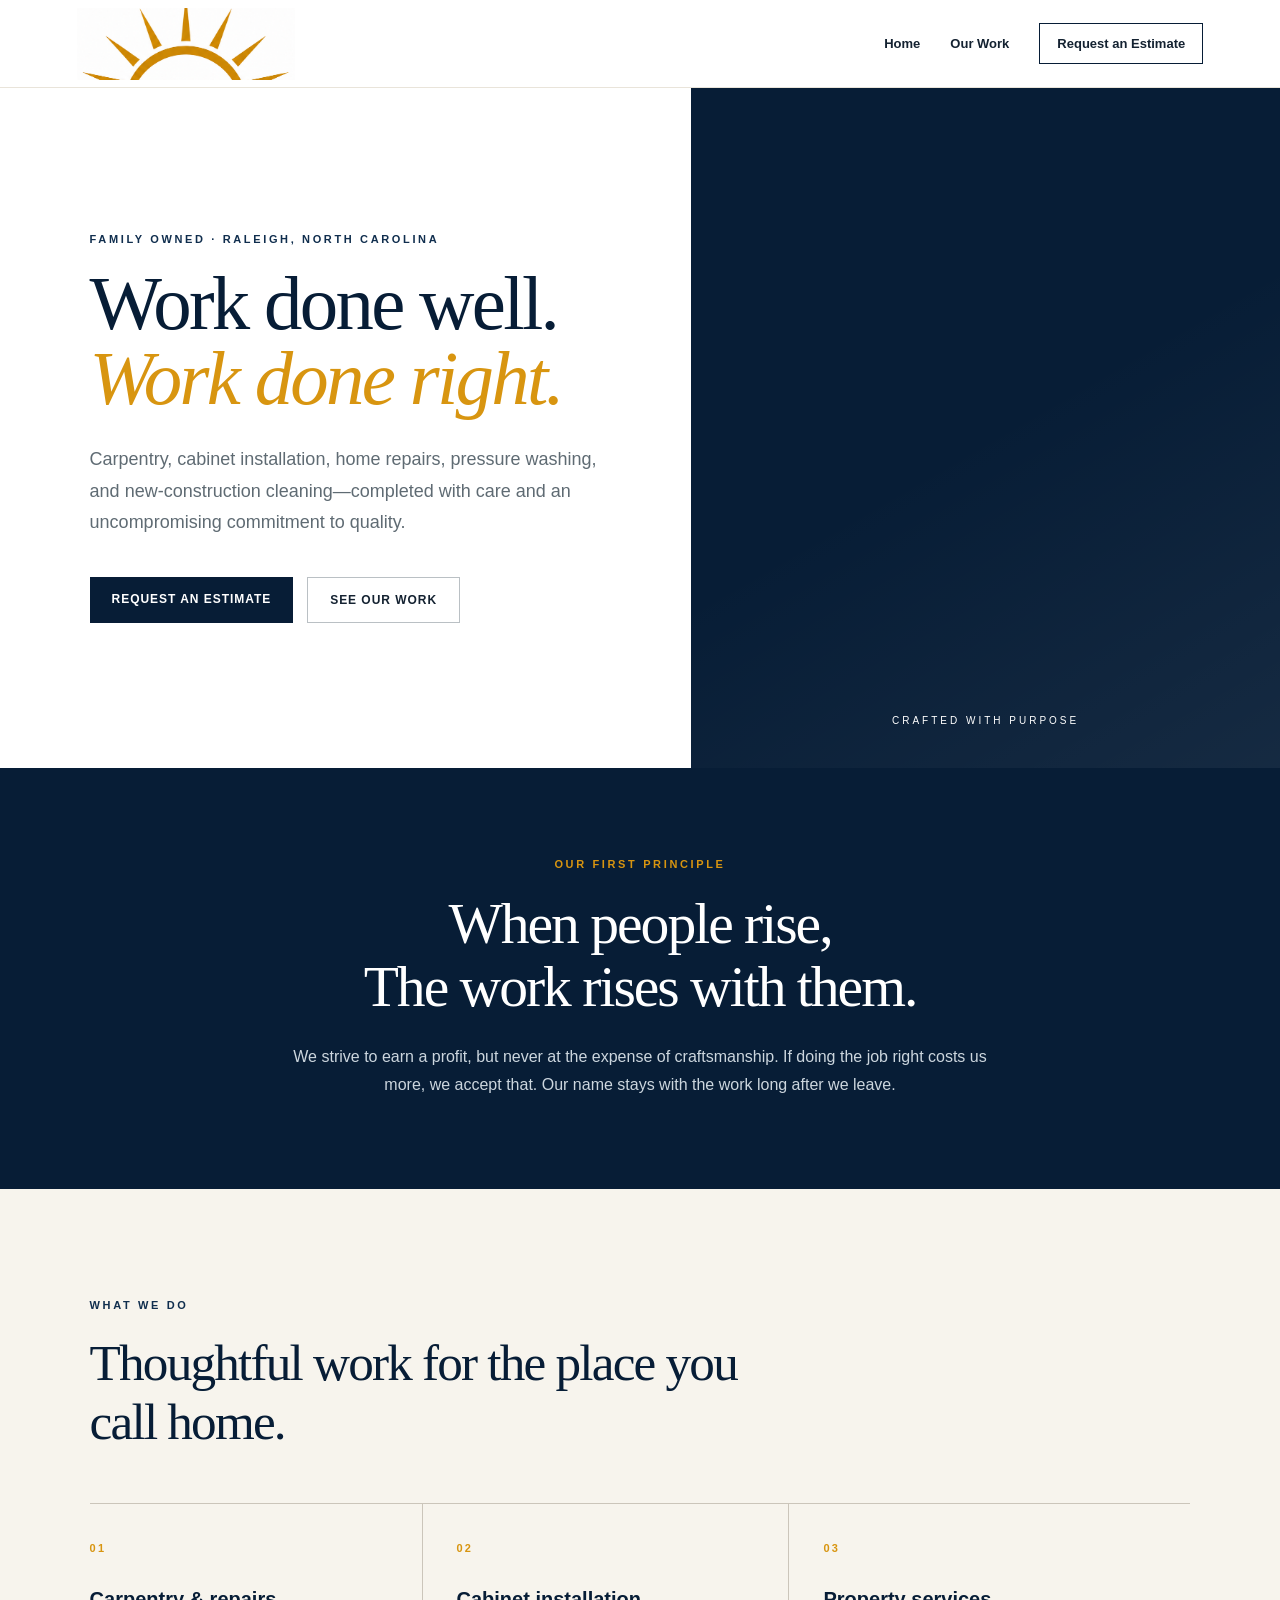
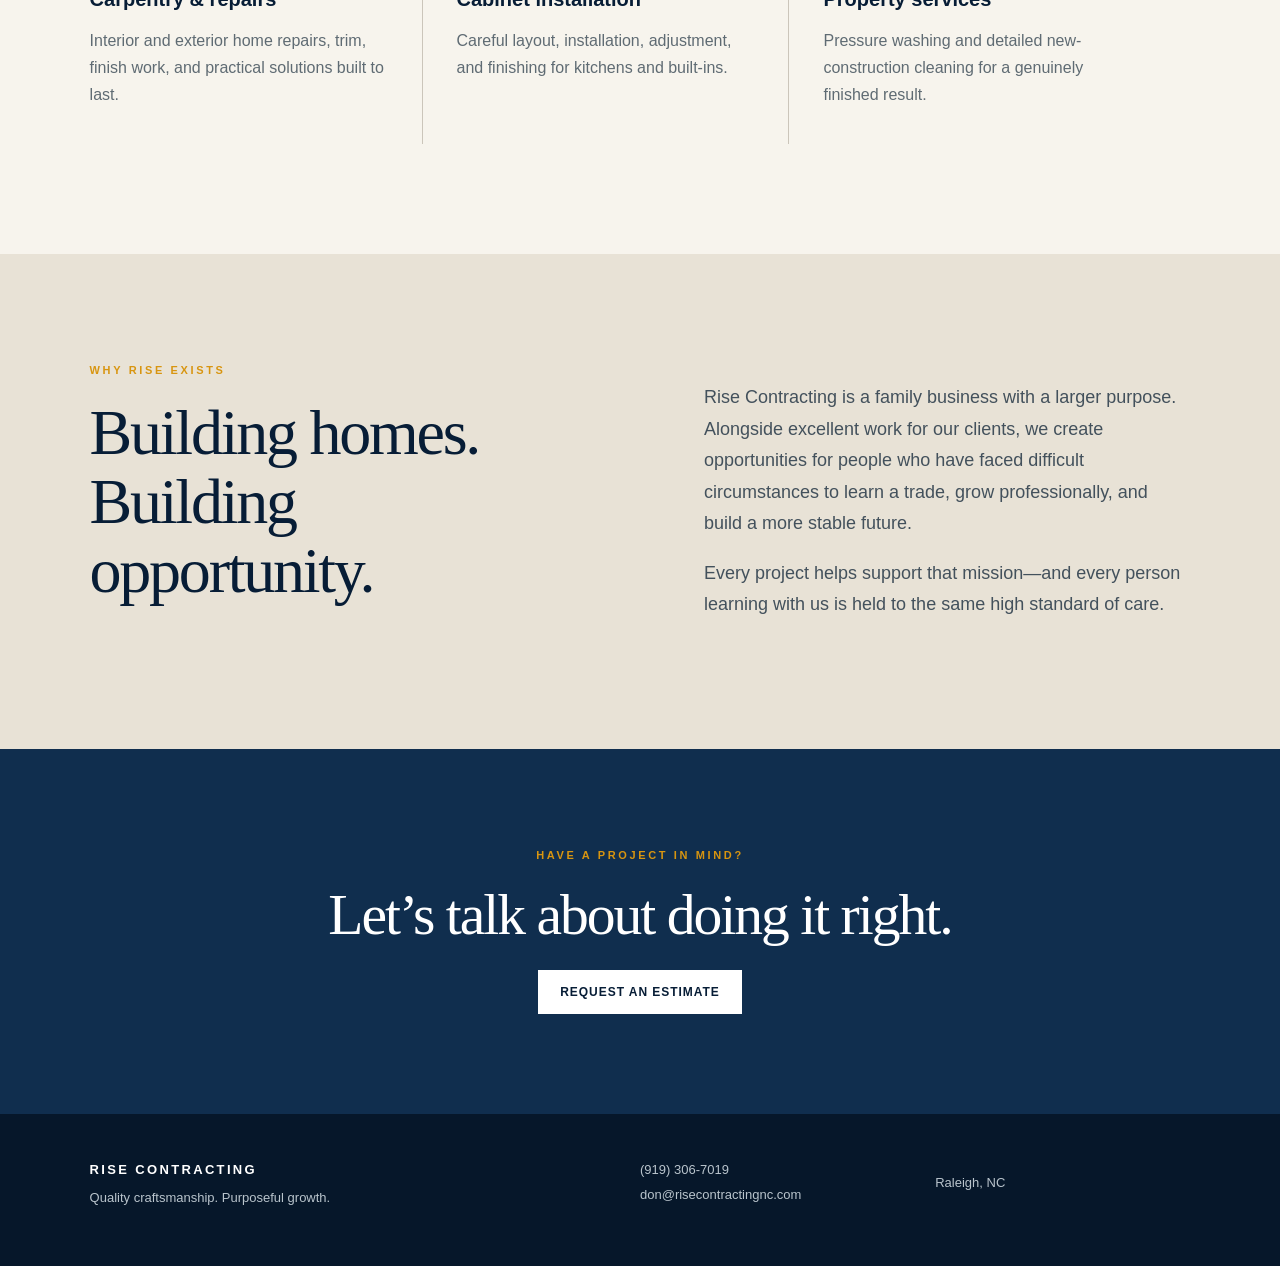
==== index.html @ 8d482926 "initial placeholders" ====
<!doctype html>
<html lang="en">
<head>
    <meta charset="utf-8">
    <meta name="viewport" content="width=device-width,initial-scale=1">
    <title>Rise Contracting</title>
    <meta name="description"
          content="Family-owned carpentry, cabinet installation, home repair, pressure washing, and construction cleaning in Raleigh, NC.">
    <link rel="stylesheet" href="styles.css">
</head>
<body>
<header class="site-header"><a href="index.html" class="brand-logo" aria-label="Rise Contracting home"><img
        src="images/rise-contracting-logo.png" alt="Rise Contracting"></a>
    <nav aria-label="Main navigation"><a href="index.html">Home</a><a href="portfolio.html">Our Work</a><a
            href="contact.html" class="nav-cta">Request an Estimate</a></nav>
</header>
<main>
    <section class="hero">
        <div class="hero-copy"><p class="eyebrow">Family owned · Raleigh, North Carolina</p>
            <h1>Work done well.<br><em>Work done right.</em></h1>
            <p class="lede">Carpentry, cabinet installation, home repairs, pressure washing, and new-construction
                cleaning—completed with care and an uncompromising commitment to quality.</p>
            <div class="button-row"><a href="contact.html" class="button primary">Request an Estimate</a><a
                    href="portfolio.html" class="button secondary">See Our Work</a></div>
        </div>
        <div class="hero-art" aria-hidden="true">
<!--            <div class="sun"></div>-->
<!--            <div class="roof roof-back"></div>-->
<!--            <div class="roof roof-front"></div>-->
            <p>CRAFTED WITH PURPOSE</p></div>
    </section>
    <section class="principle-band"><p class="eyebrow gold">Our first principle</p>
        <h2>When people rise,<br>The work rises with them.</h2>
        <p>We strive to earn a profit, but never at the expense of craftsmanship. If doing the job right costs us more,
            we accept that. Our name stays with the work long after we leave.</p></section>
    <section class="section services">
        <div class="section-heading">
            <div><p class="eyebrow">What we do</p>
                <h2>Thoughtful work for the place you call home.</h2></div>
        </div>
        <div class="service-grid">
            <article><span>01</span>
                <h3>Carpentry &amp; repairs</h3>
                <p>Interior and exterior home repairs, trim, finish work, and practical solutions built to last.</p>
            </article>
            <article><span>02</span>
                <h3>Cabinet installation</h3>
                <p>Careful layout, installation, adjustment, and finishing for kitchens and built-ins.</p></article>
            <article><span>03</span>
                <h3>Property services</h3>
                <p>Pressure washing and detailed new-construction cleaning for a genuinely finished result.</p>
            </article>
        </div>
    </section>
    <section class="mission section">
        <div><p class="eyebrow gold">Why Rise exists</p>
            <h2>Building homes.<br>Building opportunity.</h2></div>
        <div><p>Rise Contracting is a family business with a larger purpose. Alongside excellent work for our clients,
            we create opportunities for people who have faced difficult circumstances to learn a trade, grow
            professionally, and build a more stable future.</p>
            <p>Every project helps support that mission—and every person learning with us is held to the same high
                standard of care.</p></div>
    </section>
    <section class="closing-cta"><p class="eyebrow gold">Have a project in mind?</p>
        <h2>Let’s talk about doing it right.</h2><a href="contact.html" class="button light">Request an Estimate</a>
    </section>
</main>
<footer>
    <div><strong>RISE CONTRACTING</strong>
        <p>Quality craftsmanship. Purposeful growth.</p></div>
    <div><a href="tel:+19193067019">(919) 306-7019</a><a href="mailto:don@risecontractingnc.com">don@risecontractingnc.com</a>
    </div>
    <p>Raleigh, NC</p></footer>
</body>
</html>
---- styles.css ----
:root{--navy:#071d36;--navy2:#102e4e;--gold:#d89510;--cream:#f7f4ed;--ink:#142231;--muted:#5f6b73}*{box-sizing:border-box}html{scroll-behavior:smooth}body{margin:0;background:var(--cream);color:var(--ink);font-family:Arial,Helvetica,sans-serif}a{color:inherit;text-decoration:none}.site-header{height:88px;padding:0 clamp(24px,6vw,96px);display:flex;align-items:center;justify-content:space-between;background:#fff;border-bottom:1px solid #e9e4da;position:relative;z-index:3}.brand{display:flex;align-items:center;gap:12px;color:var(--navy);font-size:21px;font-weight:900;letter-spacing:.12em}.brand small{display:block;font-size:8px;letter-spacing:.34em;margin-top:2px}.brand-mark{display:grid;place-items:center;background:var(--gold);color:#fff;width:38px;height:38px;clip-path:polygon(50% 0,100% 38%,83% 100%,17% 100%,0 38%);font-size:19px}nav{display:flex;align-items:center;gap:30px;font-size:13px;font-weight:700}.nav-cta{border:1px solid var(--navy);padding:12px 17px}.hero{min-height:680px;display:grid;grid-template-columns:1.08fr .92fr;overflow:hidden;background:#fff}.hero-copy{padding:clamp(80px,10vw,145px) clamp(30px,7vw,110px);align-self:center}.eyebrow{font-size:11px;text-transform:uppercase;letter-spacing:.24em;font-weight:800;color:var(--navy2);margin:0 0 22px}.gold{color:var(--gold)}h1,h2{font-family:Georgia,'Times New Roman',serif;color:var(--navy);font-weight:400;letter-spacing:-.035em}h1{font-size:clamp(54px,6vw,88px);line-height:.97;margin:0 0 28px}h1 em{color:var(--gold);font-weight:400}.lede{max-width:650px;font-size:18px;line-height:1.75;color:var(--muted)}.button-row{display:flex;gap:14px;margin-top:38px;flex-wrap:wrap}.button{display:inline-block;padding:15px 22px;font-size:12px;font-weight:800;letter-spacing:.08em;text-transform:uppercase;transition:.2s}.button:hover{transform:translateY(-2px)}.primary{background:var(--navy);color:#fff}.secondary{border:1px solid #bac0c4}.light{background:#fff;color:var(--navy)}.hero-art{background:var(--navy);min-height:560px;position:relative;overflow:hidden;display:flex;align-items:flex-end;justify-content:center}.hero-art:after{content:"";position:absolute;inset:0;background:linear-gradient(150deg,transparent 50%,rgba(255,255,255,.06))}.sun{width:270px;height:270px;border-radius:50%;background:var(--gold);position:absolute;top:145px;left:50%;transform:translateX(-50%);box-shadow:0 0 0 26px rgba(216,149,16,.08),0 0 0 53px rgba(216,149,16,.05)}.roof{width:390px;height:390px;background:var(--navy2);position:absolute;transform:rotate(45deg);bottom:-185px}.roof-back{left:-50px;opacity:.8}.roof-front{right:-80px;background:#183d62;bottom:-145px}.hero-art p{position:relative;z-index:2;color:#fff;letter-spacing:.3em;font-size:10px;margin-bottom:42px}.principle-band{background:var(--navy);color:#ccd6de;text-align:center;padding:90px 24px}.principle-band h2,.closing-cta h2{color:#fff;font-size:clamp(38px,4.5vw,62px);margin:0 auto 24px;line-height:1.1}.principle-band>p:last-child{max-width:710px;margin:auto;line-height:1.75}.section{padding:110px clamp(24px,7vw,110px)}.section-heading{display:flex;align-items:end;justify-content:space-between;gap:30px;margin-bottom:52px}.section-heading h2{max-width:650px;font-size:clamp(38px,4vw,58px);margin:0}.service-grid{display:grid;grid-template-columns:repeat(3,1fr);border-top:1px solid #cbc5ba}.service-grid article{padding:34px 34px 20px 0;border-right:1px solid #cbc5ba;margin-right:34px}.service-grid article:last-child{border:0}.service-grid span{color:var(--gold);font-size:11px;font-weight:800;letter-spacing:.2em}.service-grid h3{color:var(--navy);font-size:20px;margin:32px 0 15px}.service-grid p{color:var(--muted);line-height:1.7}.mission{background:#e8e2d6;display:grid;grid-template-columns:1fr 1fr;gap:10vw}.mission h2{font-size:clamp(44px,5vw,68px);margin:0;line-height:1.08}.mission div:last-child{font-size:18px;line-height:1.75;color:#43515c}.closing-cta{text-align:center;background:var(--navy2);padding:100px 24px}footer{display:grid;grid-template-columns:2fr 1fr 1fr;gap:40px;background:#06172a;color:#b9c4cc;padding:48px clamp(24px,7vw,110px);font-size:13px;align-items:start}footer strong{color:#fff;letter-spacing:.18em}footer a{display:block;margin-bottom:10px}
.page-hero{background:var(--navy);padding:100px clamp(24px,8vw,130px);color:#c4ced6}.page-hero h1,.contact-intro h1{color:#fff;font-size:clamp(52px,7vw,92px);line-height:1;margin:0 0 28px}.page-hero h1 em,.contact-intro h1 em{color:var(--gold);font-weight:400}.page-hero>p:last-child{max-width:650px;font-size:18px;line-height:1.7}.portfolio-grid{padding:80px clamp(24px,7vw,110px) 110px;display:grid;grid-template-columns:1fr 1fr;gap:60px 34px}.project-card:nth-child(even){margin-top:75px}.project-image{aspect-ratio:4/3;display:grid;place-items:center;position:relative;overflow:hidden}.project-image:before,.project-image:after{content:"";position:absolute;width:65%;height:65%;border:1px solid rgba(255,255,255,.28);transform:rotate(35deg)}.project-image:after{width:35%;height:35%;transform:rotate(-28deg)}.project-image span{position:relative;z-index:2;color:#fff;font-size:10px;font-weight:800;letter-spacing:.2em}.project-image.gold{background:#c88c16}.project-image.blue{background:#264f72}.project-image.sand{background:#a58d6b}.project-image.navy{background:#071d36}.project-image.cream{background:#b8ad99}.project-image.slate{background:#526370}.project-copy{padding:22px 4px}.project-copy p{font-size:10px;letter-spacing:.2em;text-transform:uppercase;color:var(--gold);font-weight:800}.project-copy h2{font-size:30px;margin:10px 0}.project-copy span{color:var(--muted);line-height:1.6}.contact-layout{display:grid;grid-template-columns:.9fr 1.1fr;min-height:780px}.contact-intro{background:var(--navy);padding:100px clamp(24px,6vw,90px);color:#c4ced6}.contact-intro>p:nth-of-type(2){font-size:18px;line-height:1.7;max-width:520px}.contact-direct{border-top:1px solid #34506b;margin-top:60px;padding-top:24px}.contact-direct p{margin:0 0 24px}.contact-direct span{display:block;color:#8195a6;font-size:10px;text-transform:uppercase;letter-spacing:.2em;margin-bottom:7px}.contact-direct a{font-size:17px;color:#fff}.estimate-form{padding:80px clamp(24px,6vw,90px);background:#fff}.estimate-form label{display:block;font-size:11px;letter-spacing:.12em;text-transform:uppercase;font-weight:800;color:var(--navy);margin-bottom:24px}.estimate-form input,.estimate-form select,.estimate-form textarea{display:block;width:100%;border:0;border-bottom:1px solid #aeb4b8;background:transparent;padding:12px 2px;font:16px Arial;color:var(--ink);margin-top:8px;text-transform:none;letter-spacing:normal}.estimate-form textarea{border:1px solid #c9cdd0;padding:14px;resize:vertical}.field-row{display:grid;grid-template-columns:1fr 1fr;gap:24px}.estimate-form button{border:0;cursor:pointer}.form-note{font-size:11px;color:#78838b;line-height:1.5;margin-top:18px}
@media(max-width:800px){.site-header{height:auto;padding:18px 20px;align-items:flex-start}.site-header nav{gap:12px;font-size:11px}.site-header nav a:not(.nav-cta){display:none}.hero{grid-template-columns:1fr}.hero-copy{padding:80px 24px}.hero-art{min-height:420px}.service-grid,.mission{grid-template-columns:1fr}.service-grid article{border-right:0;border-bottom:1px solid #cbc5ba;margin:0}.section-heading{display:block}footer{grid-template-columns:1fr}.section{padding:80px 24px}.portfolio-grid{grid-template-columns:1fr}.project-card:nth-child(even){margin-top:0}.contact-layout{grid-template-columns:1fr}.field-row{grid-template-columns:1fr}.estimate-form{padding:60px 24px}}
.brand-logo{display:block;width:218px;height:72px;overflow:hidden;position:relative}.brand-logo img{position:absolute;width:218px;height:auto;max-width:none;left:0;top:-21px}
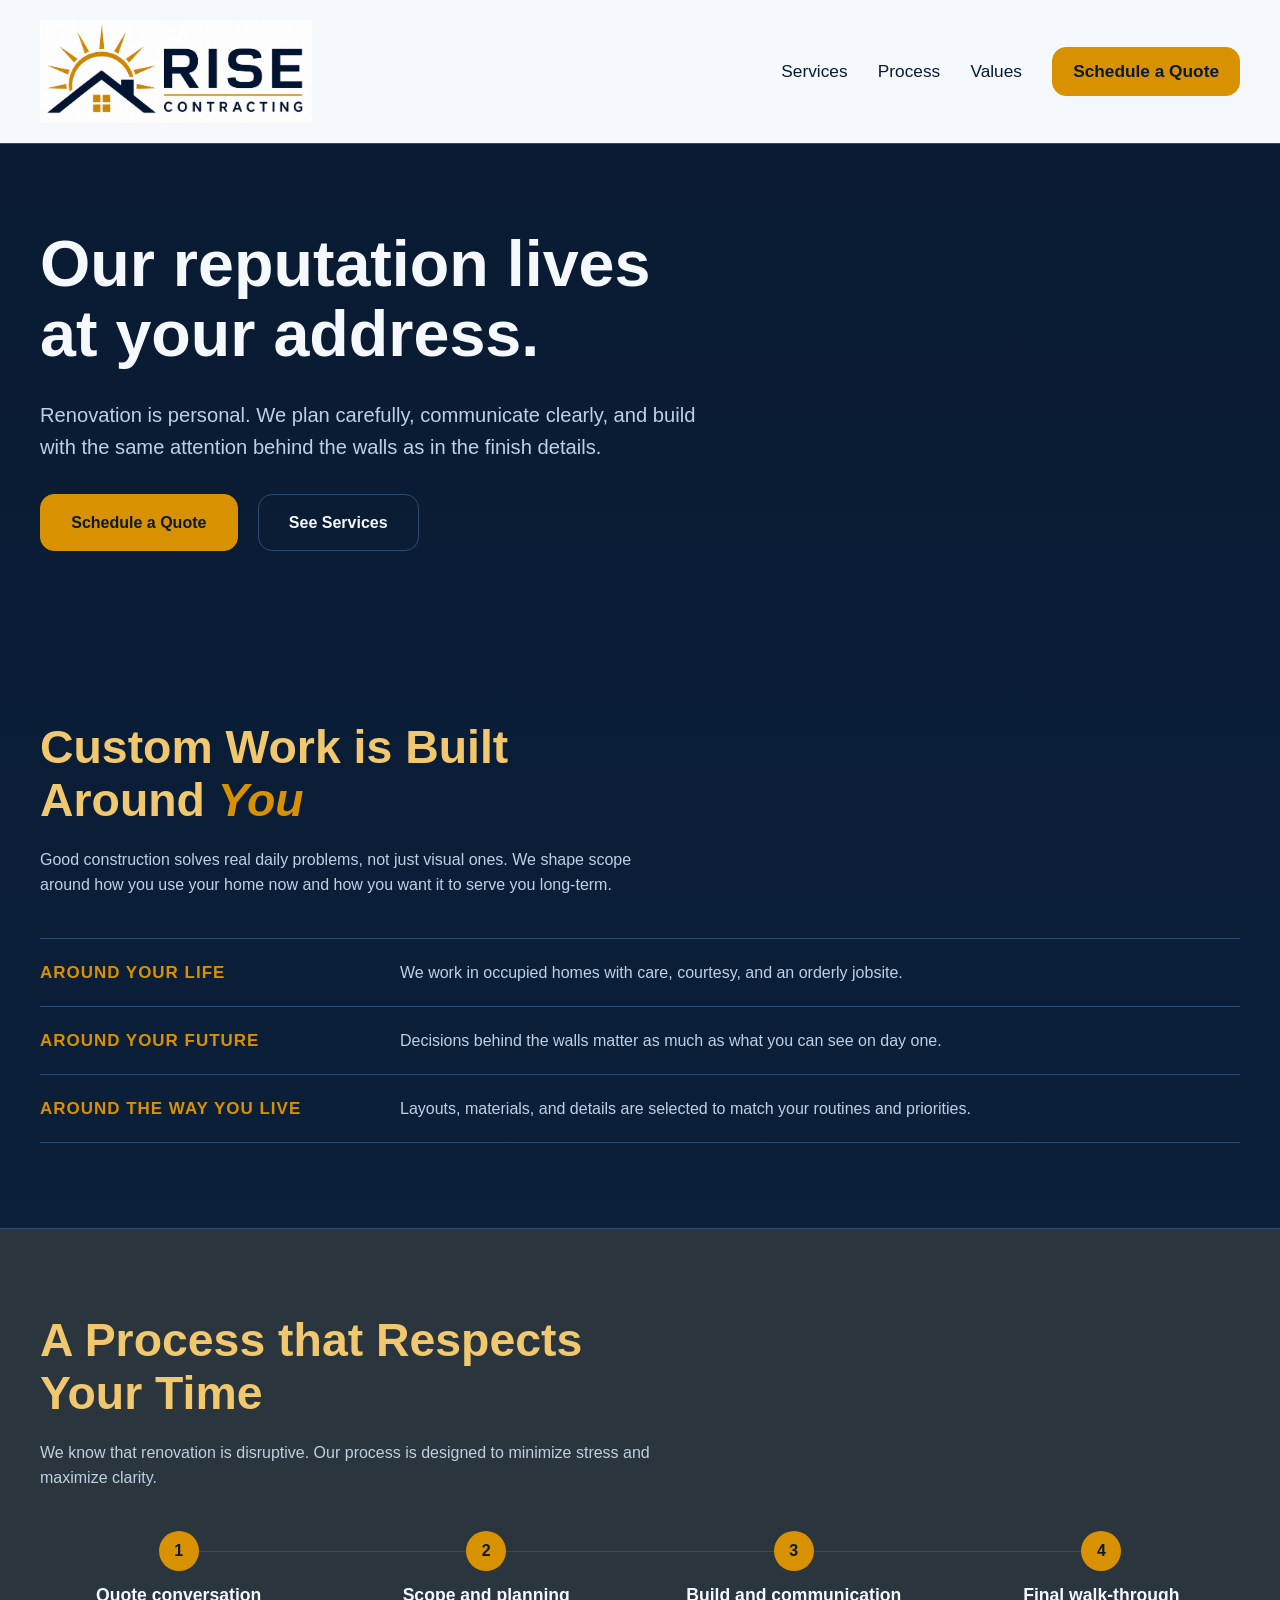
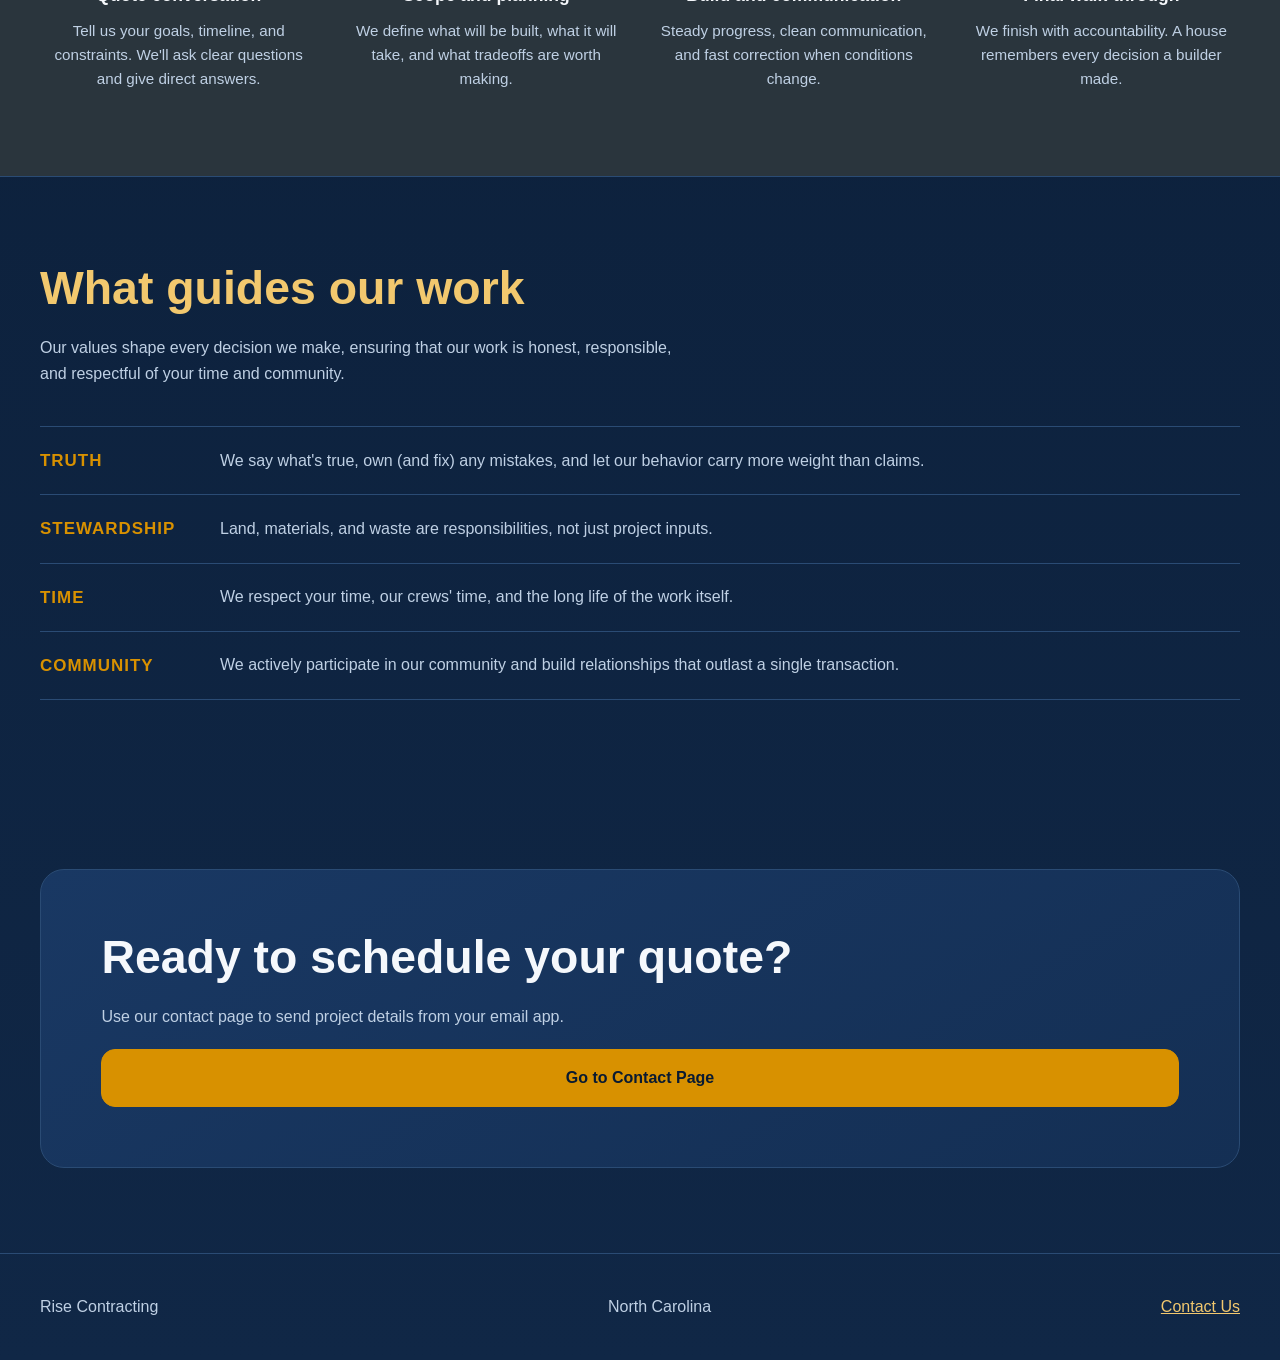
==== commit 15c5b102: "edition 1" ====
--- a/index.html
+++ b/index.html
@@ -1,75 +1,140 @@
-<!doctype html>
+<!DOCTYPE html>
 <html lang="en">
 <head>
-    <meta charset="utf-8">
-    <meta name="viewport" content="width=device-width,initial-scale=1">
-    <title>Rise Contracting</title>
-    <meta name="description"
-          content="Family-owned carpentry, cabinet installation, home repair, pressure washing, and construction cleaning in Raleigh, NC.">
-    <link rel="stylesheet" href="styles.css">
+  <meta charset="UTF-8">
+  <meta name="viewport" content="width=device-width, initial-scale=1.0">
+  <title>Rise Contracting | Family-Built Custom Renovation</title>
+  <meta name="description" content="Rise Contracting is a family business delivering thoughtful renovations and custom work with respect for your home, your schedule, and your future.">
+  <link rel="stylesheet" href="styles.css">
 </head>
 <body>
-<header class="site-header"><a href="index.html" class="brand-logo" aria-label="Rise Contracting home"><img
-        src="images/rise-contracting-logo.png" alt="Rise Contracting"></a>
-    <nav aria-label="Main navigation"><a href="index.html">Home</a><a href="portfolio.html">Our Work</a><a
-            href="contact.html" class="nav-cta">Request an Estimate</a></nav>
-</header>
-<main>
+  <header class="site-header">
+    <div class="l-container header-inner">
+      <a href="index.html" class="logo-link" aria-label="Rise Contracting home">
+        <img src="images/rise-contracting-logo-clean.png" alt="Rise Contracting logo" class="logo-image">
+      </a>
+      <nav aria-label="Primary" class="site-nav">
+        <a href="#services">Services</a>
+        <a href="#process">Process</a>
+        <a href="#values">Values</a>
+        <a href="contact.html" class="btn btn--small">Schedule a Quote</a>
+      </nav>
+    </div>
+  </header>
+
+  <main>
     <section class="hero">
-        <div class="hero-copy"><p class="eyebrow">Family owned · Raleigh, North Carolina</p>
-            <h1>Work done well.<br><em>Work done right.</em></h1>
-            <p class="lede">Carpentry, cabinet installation, home repairs, pressure washing, and new-construction
-                cleaning—completed with care and an uncompromising commitment to quality.</p>
-            <div class="button-row"><a href="contact.html" class="button primary">Request an Estimate</a><a
-                    href="portfolio.html" class="button secondary">See Our Work</a></div>
+      <div class="l-container hero-grid">
+        <div class="hero-copy">
+          <h1>Our reputation lives at your address.</h1>
+          <p class="lead">Renovation is personal. We plan carefully, communicate clearly, and build with the same attention behind the walls as in the finish details.</p>
+          <div class="hero-actions">
+            <a href="contact.html" class="btn">Schedule a Quote</a>
+            <a href="#services" class="btn btn--ghost">See Services</a>
+          </div>
         </div>
-        <div class="hero-art" aria-hidden="true">
-<!--            <div class="sun"></div>-->
-<!--            <div class="roof roof-back"></div>-->
-<!--            <div class="roof roof-front"></div>-->
-            <p>CRAFTED WITH PURPOSE</p></div>
+      </div>
     </section>
-    <section class="principle-band"><p class="eyebrow gold">Our first principle</p>
-        <h2>When people rise,<br>The work rises with them.</h2>
-        <p>We strive to earn a profit, but never at the expense of craftsmanship. If doing the job right costs us more,
-            we accept that. Our name stays with the work long after we leave.</p></section>
-    <section class="section services">
+
+    <section id="services" class="section">
+      <div class="l-container section-grid">
         <div class="section-heading">
-            <div><p class="eyebrow">What we do</p>
-                <h2>Thoughtful work for the place you call home.</h2></div>
+          <h2 class="tagline-gold">Custom Work is Built Around <em>You</em></h2>
+          <p>Good construction solves real daily problems, not just visual ones. We shape scope around how you use your
+            home now and how you want it to serve you long-term.</p>
         </div>
-        <div class="service-grid">
-            <article><span>01</span>
-                <h3>Carpentry &amp; repairs</h3>
-                <p>Interior and exterior home repairs, trim, finish work, and practical solutions built to last.</p>
-            </article>
-            <article><span>02</span>
-                <h3>Cabinet installation</h3>
-                <p>Careful layout, installation, adjustment, and finishing for kitchens and built-ins.</p></article>
-            <article><span>03</span>
-                <h3>Property services</h3>
-                <p>Pressure washing and detailed new-construction cleaning for a genuinely finished result.</p>
-            </article>
+        <ul class="row-list row-list--services">
+          <li>
+            <span class="row-index">Around Your Life</span>
+            <p>We work in occupied homes with care, courtesy, and an orderly jobsite.</p>
+          </li>
+          <li>
+            <span class="row-index">Around Your Future</span>
+            <p>Decisions behind the walls matter as much as what you can see on day one.</p>
+          </li>
+          <li>
+            <span class="row-index">Around the Way You Live</span>
+            <p>Layouts, materials, and details are selected to match your routines and priorities.</p>
+          </li>
+        </ul>
+      </div>
+    </section>
+
+    <section id="process" class="section section--alt">
+      <div class="l-container process-grid">
+        <div class="section-heading">
+          <h2 class="tagline-gold">A Process that Respects Your Time</h2>
+          <p>We know that renovation is disruptive. Our process is designed to minimize stress and maximize clarity.</p>
         </div>
+        <ol class="stepper">
+          <li>
+            <span class="stepper-node">1</span>
+            <h3>Quote conversation</h3>
+            <p>Tell us your goals, timeline, and constraints. We'll ask clear questions and give direct answers.</p>
+          </li>
+          <li>
+            <span class="stepper-node">2</span>
+            <h3>Scope and planning</h3>
+            <p>We define what will be built, what it will take, and what tradeoffs are worth making.</p>
+          </li>
+          <li>
+            <span class="stepper-node">3</span>
+            <h3>Build and communication</h3>
+            <p>Steady progress, clean communication, and fast correction when conditions change.</p>
+          </li>
+          <li>
+            <span class="stepper-node">4</span>
+            <h3>Final walk-through</h3>
+            <p>We finish with accountability. A house remembers every decision a builder made.</p>
+          </li>
+        </ol>
+      </div>
     </section>
-    <section class="mission section">
-        <div><p class="eyebrow gold">Why Rise exists</p>
-            <h2>Building homes.<br>Building opportunity.</h2></div>
-        <div><p>Rise Contracting is a family business with a larger purpose. Alongside excellent work for our clients,
-            we create opportunities for people who have faced difficult circumstances to learn a trade, grow
-            professionally, and build a more stable future.</p>
-            <p>Every project helps support that mission—and every person learning with us is held to the same high
-                standard of care.</p></div>
+
+    <section id="values" class="section">
+      <div class="l-container values-grid">
+        <div class="section-heading">
+
+        <h2 class="tagline-gold">What guides our work</h2>
+          <p>Our values shape every decision we make, ensuring that our work is honest, responsible, and
+            respectful of your time and community.</p>
+          </div>
+        <ul class="row-list">
+          <li>
+            <span class="row-index">Truth</span>
+            <p>We say what's true, own (and fix) any mistakes, and let our behavior carry more weight than claims.</p>
+          </li>
+          <li>
+            <span class="row-index">Stewardship</span>
+            <p>Land, materials, and waste are responsibilities, not just project inputs.</p>
+          </li>
+          <li>
+            <span class="row-index">Time</span>
+            <p>We respect your time, our crews' time, and the long life of the work itself.</p>
+          </li>
+          <li>
+            <span class="row-index">Community</span>
+            <p>We actively participate in our community and build relationships that outlast a single transaction.</p>
+          </li>
+        </ul>
+      </div>
     </section>
-    <section class="closing-cta"><p class="eyebrow gold">Have a project in mind?</p>
-        <h2>Let’s talk about doing it right.</h2><a href="contact.html" class="button light">Request an Estimate</a>
+
+    <section class="cta">
+      <div class="l-container cta-inner">
+        <h2>Ready to schedule your quote?</h2>
+        <p>Use our contact page to send project details from your email app.</p>
+        <a href="contact.html" class="btn">Go to Contact Page</a>
+      </div>
     </section>
-</main>
-<footer>
-    <div><strong>RISE CONTRACTING</strong>
-        <p>Quality craftsmanship. Purposeful growth.</p></div>
-    <div><a href="tel:+19193067019">(919) 306-7019</a><a href="mailto:don@risecontractingnc.com">don@risecontractingnc.com</a>
+  </main>
+
+  <footer class="site-footer">
+    <div class="l-container footer-inner">
+      <p>Rise Contracting</p>
+      <p>North Carolina</p>
+      <a href="contact.html">Contact Us</a>
     </div>
-    <p>Raleigh, NC</p></footer>
+  </footer>
 </body>
 </html>
--- a/styles.css
+++ b/styles.css
@@ -1,4 +1,507 @@
-:root{--navy:#071d36;--navy2:#102e4e;--gold:#d89510;--cream:#f7f4ed;--ink:#142231;--muted:#5f6b73}*{box-sizing:border-box}html{scroll-behavior:smooth}body{margin:0;background:var(--cream);color:var(--ink);font-family:Arial,Helvetica,sans-serif}a{color:inherit;text-decoration:none}.site-header{height:88px;padding:0 clamp(24px,6vw,96px);display:flex;align-items:center;justify-content:space-between;background:#fff;border-bottom:1px solid #e9e4da;position:relative;z-index:3}.brand{display:flex;align-items:center;gap:12px;color:var(--navy);font-size:21px;font-weight:900;letter-spacing:.12em}.brand small{display:block;font-size:8px;letter-spacing:.34em;margin-top:2px}.brand-mark{display:grid;place-items:center;background:var(--gold);color:#fff;width:38px;height:38px;clip-path:polygon(50% 0,100% 38%,83% 100%,17% 100%,0 38%);font-size:19px}nav{display:flex;align-items:center;gap:30px;font-size:13px;font-weight:700}.nav-cta{border:1px solid var(--navy);padding:12px 17px}.hero{min-height:680px;display:grid;grid-template-columns:1.08fr .92fr;overflow:hidden;background:#fff}.hero-copy{padding:clamp(80px,10vw,145px) clamp(30px,7vw,110px);align-self:center}.eyebrow{font-size:11px;text-transform:uppercase;letter-spacing:.24em;font-weight:800;color:var(--navy2);margin:0 0 22px}.gold{color:var(--gold)}h1,h2{font-family:Georgia,'Times New Roman',serif;color:var(--navy);font-weight:400;letter-spacing:-.035em}h1{font-size:clamp(54px,6vw,88px);line-height:.97;margin:0 0 28px}h1 em{color:var(--gold);font-weight:400}.lede{max-width:650px;font-size:18px;line-height:1.75;color:var(--muted)}.button-row{display:flex;gap:14px;margin-top:38px;flex-wrap:wrap}.button{display:inline-block;padding:15px 22px;font-size:12px;font-weight:800;letter-spacing:.08em;text-transform:uppercase;transition:.2s}.button:hover{transform:translateY(-2px)}.primary{background:var(--navy);color:#fff}.secondary{border:1px solid #bac0c4}.light{background:#fff;color:var(--navy)}.hero-art{background:var(--navy);min-height:560px;position:relative;overflow:hidden;display:flex;align-items:flex-end;justify-content:center}.hero-art:after{content:"";position:absolute;inset:0;background:linear-gradient(150deg,transparent 50%,rgba(255,255,255,.06))}.sun{width:270px;height:270px;border-radius:50%;background:var(--gold);position:absolute;top:145px;left:50%;transform:translateX(-50%);box-shadow:0 0 0 26px rgba(216,149,16,.08),0 0 0 53px rgba(216,149,16,.05)}.roof{width:390px;height:390px;background:var(--navy2);position:absolute;transform:rotate(45deg);bottom:-185px}.roof-back{left:-50px;opacity:.8}.roof-front{right:-80px;background:#183d62;bottom:-145px}.hero-art p{position:relative;z-index:2;color:#fff;letter-spacing:.3em;font-size:10px;margin-bottom:42px}.principle-band{background:var(--navy);color:#ccd6de;text-align:center;padding:90px 24px}.principle-band h2,.closing-cta h2{color:#fff;font-size:clamp(38px,4.5vw,62px);margin:0 auto 24px;line-height:1.1}.principle-band>p:last-child{max-width:710px;margin:auto;line-height:1.75}.section{padding:110px clamp(24px,7vw,110px)}.section-heading{display:flex;align-items:end;justify-content:space-between;gap:30px;margin-bottom:52px}.section-heading h2{max-width:650px;font-size:clamp(38px,4vw,58px);margin:0}.service-grid{display:grid;grid-template-columns:repeat(3,1fr);border-top:1px solid #cbc5ba}.service-grid article{padding:34px 34px 20px 0;border-right:1px solid #cbc5ba;margin-right:34px}.service-grid article:last-child{border:0}.service-grid span{color:var(--gold);font-size:11px;font-weight:800;letter-spacing:.2em}.service-grid h3{color:var(--navy);font-size:20px;margin:32px 0 15px}.service-grid p{color:var(--muted);line-height:1.7}.mission{background:#e8e2d6;display:grid;grid-template-columns:1fr 1fr;gap:10vw}.mission h2{font-size:clamp(44px,5vw,68px);margin:0;line-height:1.08}.mission div:last-child{font-size:18px;line-height:1.75;color:#43515c}.closing-cta{text-align:center;background:var(--navy2);padding:100px 24px}footer{display:grid;grid-template-columns:2fr 1fr 1fr;gap:40px;background:#06172a;color:#b9c4cc;padding:48px clamp(24px,7vw,110px);font-size:13px;align-items:start}footer strong{color:#fff;letter-spacing:.18em}footer a{display:block;margin-bottom:10px}
-.page-hero{background:var(--navy);padding:100px clamp(24px,8vw,130px);color:#c4ced6}.page-hero h1,.contact-intro h1{color:#fff;font-size:clamp(52px,7vw,92px);line-height:1;margin:0 0 28px}.page-hero h1 em,.contact-intro h1 em{color:var(--gold);font-weight:400}.page-hero>p:last-child{max-width:650px;font-size:18px;line-height:1.7}.portfolio-grid{padding:80px clamp(24px,7vw,110px) 110px;display:grid;grid-template-columns:1fr 1fr;gap:60px 34px}.project-card:nth-child(even){margin-top:75px}.project-image{aspect-ratio:4/3;display:grid;place-items:center;position:relative;overflow:hidden}.project-image:before,.project-image:after{content:"";position:absolute;width:65%;height:65%;border:1px solid rgba(255,255,255,.28);transform:rotate(35deg)}.project-image:after{width:35%;height:35%;transform:rotate(-28deg)}.project-image span{position:relative;z-index:2;color:#fff;font-size:10px;font-weight:800;letter-spacing:.2em}.project-image.gold{background:#c88c16}.project-image.blue{background:#264f72}.project-image.sand{background:#a58d6b}.project-image.navy{background:#071d36}.project-image.cream{background:#b8ad99}.project-image.slate{background:#526370}.project-copy{padding:22px 4px}.project-copy p{font-size:10px;letter-spacing:.2em;text-transform:uppercase;color:var(--gold);font-weight:800}.project-copy h2{font-size:30px;margin:10px 0}.project-copy span{color:var(--muted);line-height:1.6}.contact-layout{display:grid;grid-template-columns:.9fr 1.1fr;min-height:780px}.contact-intro{background:var(--navy);padding:100px clamp(24px,6vw,90px);color:#c4ced6}.contact-intro>p:nth-of-type(2){font-size:18px;line-height:1.7;max-width:520px}.contact-direct{border-top:1px solid #34506b;margin-top:60px;padding-top:24px}.contact-direct p{margin:0 0 24px}.contact-direct span{display:block;color:#8195a6;font-size:10px;text-transform:uppercase;letter-spacing:.2em;margin-bottom:7px}.contact-direct a{font-size:17px;color:#fff}.estimate-form{padding:80px clamp(24px,6vw,90px);background:#fff}.estimate-form label{display:block;font-size:11px;letter-spacing:.12em;text-transform:uppercase;font-weight:800;color:var(--navy);margin-bottom:24px}.estimate-form input,.estimate-form select,.estimate-form textarea{display:block;width:100%;border:0;border-bottom:1px solid #aeb4b8;background:transparent;padding:12px 2px;font:16px Arial;color:var(--ink);margin-top:8px;text-transform:none;letter-spacing:normal}.estimate-form textarea{border:1px solid #c9cdd0;padding:14px;resize:vertical}.field-row{display:grid;grid-template-columns:1fr 1fr;gap:24px}.estimate-form button{border:0;cursor:pointer}.form-note{font-size:11px;color:#78838b;line-height:1.5;margin-top:18px}
-@media(max-width:800px){.site-header{height:auto;padding:18px 20px;align-items:flex-start}.site-header nav{gap:12px;font-size:11px}.site-header nav a:not(.nav-cta){display:none}.hero{grid-template-columns:1fr}.hero-copy{padding:80px 24px}.hero-art{min-height:420px}.service-grid,.mission{grid-template-columns:1fr}.service-grid article{border-right:0;border-bottom:1px solid #cbc5ba;margin:0}.section-heading{display:block}footer{grid-template-columns:1fr}.section{padding:80px 24px}.portfolio-grid{grid-template-columns:1fr}.project-card:nth-child(even){margin-top:0}.contact-layout{grid-template-columns:1fr}.field-row{grid-template-columns:1fr}.estimate-form{padding:60px 24px}}
-.brand-logo{display:block;width:218px;height:72px;overflow:hidden;position:relative}.brand-logo img{position:absolute;width:218px;height:auto;max-width:none;left:0;top:-21px}
+:root {
+  --bg-primary: #091a31;
+  --bg-secondary: #102746;
+  --surface: #142f54;
+  --surface-soft: #193863;
+  --surface-border: #2a4b74;
+  --text-primary: #f5f8fc;
+  --text-muted: #bfd0e4;
+  --accent: #d89100;
+  --accent-soft: #f2c86e;
+  --space-2xs: clamp(0.5rem, 0.46rem + 0.2vw, 0.63rem);
+  --space-xs: clamp(0.75rem, 0.68rem + 0.32vw, 0.95rem);
+  --space-s: clamp(1rem, 0.91rem + 0.43vw, 1.25rem);
+  --space-m: clamp(1.5rem, 1.37rem + 0.65vw, 1.9rem);
+  --space-l: clamp(2rem, 1.83rem + 0.87vw, 2.5rem);
+  --space-xl: clamp(3rem, 2.74rem + 1.3vw, 3.8rem);
+  --space-2xl: clamp(4.25rem, 3.9rem + 1.75vw, 5.4rem);
+  --radius-s: 0.5rem;
+  --radius-m: 0.875rem;
+  --radius-l: 1.5rem;
+  --max-width: 1200px;
+  --duration-fast: 180ms;
+  --duration-smooth: 340ms;
+  --ease-standard: cubic-bezier(0.22, 1, 0.36, 1);
+}
+
+*,
+*::before,
+*::after {
+  box-sizing: border-box;
+}
+
+body {
+  margin: 0;
+  background: linear-gradient(180deg, var(--bg-primary), var(--bg-secondary));
+  color: var(--text-primary);
+  font-family: "Inter", "Segoe UI", Roboto, Helvetica, Arial, sans-serif;
+  line-height: 1.6;
+}
+
+img {
+  display: block;
+  max-inline-size: 100%;
+}
+
+a {
+  color: inherit;
+}
+
+.l-container {
+  width: min(100% - 3rem, var(--max-width, 1200px));
+  margin-inline: auto;
+}
+
+.site-header {
+  padding-block: var(--space-s);
+  border-block-end: 1px solid var(--surface-border);
+  background: var(--text-primary);
+}
+
+.header-inner {
+  display: grid;
+  grid-template-columns: 1fr auto;
+  align-items: center;
+  gap: var(--space-l);
+}
+
+.logo-link {
+  inline-size: clamp(11rem, 22vw, 17rem);
+}
+
+.site-nav {
+  display: flex;
+  align-items: center;
+  gap: var(--space-m);
+  font-size: clamp(0.95rem, 0.9rem + 0.3vw, 1.08rem);
+}
+
+.site-nav a {
+  text-decoration: none;
+  color: var(--bg-primary);
+  transition: color var(--duration-fast) var(--ease-standard), transform var(--duration-fast) var(--ease-standard);
+}
+
+.site-nav a:hover,
+.site-nav a:focus-visible {
+  color: var(--bg-secondary);
+  transform: translateY(-2px);
+}
+
+.hero {
+  padding-block: var(--space-2xl);
+}
+
+.hero-grid {
+  display: grid;
+  grid-template-columns: 1.4fr 1fr;
+  gap: var(--space-xl);
+  align-items: start;
+}
+
+.hero-copy {
+  display: grid;
+  gap: var(--space-m);
+}
+
+.eyebrow {
+  color: var(--accent-soft);
+  font-size: clamp(0.88rem, 0.84rem + 0.2vw, 1rem);
+  letter-spacing: 0.08em;
+  text-transform: uppercase;
+}
+
+h1,
+h2,
+h3,
+p {
+  margin: 0;
+}
+
+h1 {
+  font-size: clamp(2rem, 3.8vw + 1rem, 4.2rem);
+  line-height: 1.08;
+  max-inline-size: 18ch;
+}
+
+.lead {
+  font-size: clamp(1rem, 0.9rem + 0.45vw, 1.3rem);
+  color: var(--text-muted);
+  max-inline-size: 60ch;
+}
+
+.hero-actions {
+  display: flex;
+  flex-wrap: wrap;
+  gap: var(--space-s);
+}
+
+.btn {
+  display: inline-flex;
+  align-items: center;
+  justify-content: center;
+  padding-block: var(--space-xs);
+  padding-inline: var(--space-m);
+  border-radius: var(--radius-m);
+  border: 1px solid var(--accent);
+  background: var(--accent);
+  color: var(--bg-primary);
+  text-decoration: none;
+  font-weight: 700;
+  transition: transform var(--duration-fast) var(--ease-standard), opacity var(--duration-fast) var(--ease-standard), filter var(--duration-fast) var(--ease-standard);
+}
+
+.btn:hover,
+.btn:focus-visible {
+  transform: translateY(-2px);
+  filter: brightness(1.06);
+}
+
+.btn--ghost {
+  background: transparent;
+  color: var(--text-primary);
+  border-color: var(--surface-border);
+}
+
+.btn--small {
+  padding-block: var(--space-2xs);
+  padding-inline: var(--space-s);
+  color: var(--bg-primary);
+}
+
+.hero-panel {
+  display: grid;
+  gap: var(--space-s);
+  padding: var(--space-l);
+  background: linear-gradient(160deg, var(--surface), var(--surface-soft));
+  border: 1px solid var(--surface-border);
+  border-radius: var(--radius-l);
+}
+
+.hero-panel h2 {
+  font-size: clamp(1.2rem, 1.1rem + 0.55vw, 1.7rem);
+}
+
+.hero-panel p {
+  color: var(--text-muted);
+}
+
+.contact-list {
+  list-style: none;
+  padding: 0;
+  margin: 0;
+  display: grid;
+  gap: var(--space-m);
+}
+
+.contact-list li {
+  display: grid;
+  gap: var(--space-2xs);
+}
+
+.contact-name {
+  font-weight: 700;
+}
+
+.contact-list a {
+  color: var(--accent-soft);
+  text-decoration-color: color-mix(in srgb, var(--accent-soft) 70%, transparent 30%);
+}
+
+.section {
+  padding-block: var(--space-2xl);
+}
+
+.section--alt {
+  background: color-mix(in srgb, var(--bg-secondary) 87%, var(--accent) 13%);
+  border-block: 1px solid var(--surface-border);
+}
+
+.section-grid,
+.process-grid,
+.values-grid {
+  display: grid;
+  gap: var(--space-l);
+}
+
+.section-heading {
+  display: grid;
+  gap: var(--space-s);
+  max-inline-size: 72ch;
+}
+
+.section-heading h2,
+.process-grid h2,
+.values-grid h2,
+.cta h2 {
+  font-size: clamp(1.65rem, 2.5vw + 0.9rem, 3rem);
+  line-height: 1.14;
+}
+
+.section-heading p {
+  color: var(--text-muted);
+}
+
+.tagline-gold {
+  color: var(--accent-soft);
+}
+
+.tagline-gold em {
+  color: var(--accent);
+  font-style: italic;
+}
+
+.cards {
+  display: grid;
+  gap: var(--space-m);
+}
+
+.card {
+  display: grid;
+  gap: var(--space-xs);
+  padding: var(--space-m);
+  background: linear-gradient(160deg, var(--surface), var(--surface-soft));
+  border: 1px solid var(--surface-border);
+  border-radius: var(--radius-m);
+}
+
+.card p {
+  color: var(--text-muted);
+}
+
+/* Compact row layout for Services & Values: replaces tall cards with a
+   divided list so the same content reads in far less vertical space. */
+.row-list {
+  display: grid;
+  margin: 0;
+  padding: 0;
+  list-style: none;
+  border-block-start: 1px solid var(--surface-border);
+}
+
+.row-list li {
+  display: grid;
+  grid-template-columns: minmax(10rem, max-content) 1fr;
+  align-items: center;
+  gap: var(--space-s);
+  padding-block: var(--space-s);
+  border-block-end: 1px solid var(--surface-border);
+}
+
+.row-list li:hover {
+  background: color-mix(in srgb, var(--surface) 60%, transparent 40%);
+}
+
+.row-index {
+  font-size: clamp(0.95rem, 0.9rem + 0.2vw, 1.1rem);
+  font-weight: 800;
+  letter-spacing: 0.06em;
+  text-transform: uppercase;
+  color: var(--accent);
+}
+
+.row-list p {
+  color: var(--text-muted);
+}
+
+/* Services modifier: fixed label column width shared by every row so the
+   description column reads as one aligned column, with a single continuous
+   divider line per row (not split across the two sub-elements). */
+.row-list--services li {
+  grid-template-columns: 20rem 1fr;
+  gap: var(--space-l);
+}
+
+.row-list--services .row-index {
+  white-space: nowrap;
+}
+
+/* Horizontal stepper for the renovation process: nodes connected by a
+   single line read left-to-right as a timeline instead of stacked cards. */
+.stepper {
+  display: grid;
+  grid-template-columns: repeat(4, minmax(0, 1fr));
+  gap: var(--space-m);
+  margin: 0;
+  padding: 0;
+  list-style: none;
+  position: relative;
+}
+
+.stepper::before {
+  content: "";
+  position: absolute;
+  top: 1.25rem;
+  inset-inline: calc(100% / 8);
+  block-size: 1px;
+  background: var(--surface-border);
+}
+
+.stepper li {
+  display: grid;
+  justify-items: center;
+  gap: var(--space-2xs);
+  text-align: center;
+  position: relative;
+}
+
+.stepper-node {
+  inline-size: 2.5rem;
+  block-size: 2.5rem;
+  display: grid;
+  place-items: center;
+  border-radius: 50%;
+  background: var(--accent);
+  color: var(--bg-primary);
+  font-weight: 800;
+  position: relative;
+  z-index: 1;
+}
+
+.stepper h3 {
+  font-size: clamp(0.98rem, 0.94rem + 0.2vw, 1.1rem);
+}
+
+.stepper p {
+  color: var(--text-muted);
+  font-size: clamp(0.88rem, 0.85rem + 0.15vw, 0.95rem);
+}
+
+.cta {
+  padding-block: var(--space-2xl);
+}
+
+.cta-inner {
+  display: grid;
+  gap: var(--space-s);
+  padding: var(--space-xl);
+  border: 1px solid var(--surface-border);
+  border-radius: var(--radius-l);
+  background: linear-gradient(150deg, var(--surface-soft), var(--surface));
+}
+
+.cta-inner p {
+  color: var(--text-muted);
+}
+
+.site-footer {
+  border-block-start: 1px solid var(--surface-border);
+  padding-block: var(--space-l);
+}
+
+.footer-inner {
+  display: flex;
+  flex-wrap: wrap;
+  align-items: center;
+  justify-content: space-between;
+  gap: var(--space-s);
+  color: var(--text-muted);
+}
+
+.footer-inner a {
+  color: var(--accent-soft);
+}
+
+.contact-main {
+  padding-block: var(--space-2xl);
+}
+
+.contact-intro {
+  display: grid;
+  gap: var(--space-s);
+  max-inline-size: 72ch;
+  margin-block-end: var(--space-xl);
+}
+
+.contact-intro p {
+  color: var(--text-muted);
+}
+
+.contact-owners {
+  display: grid;
+  grid-template-columns: repeat(2, minmax(0, 1fr));
+  gap: var(--space-l);
+}
+
+.contact-owner {
+  display: grid;
+  gap: var(--space-2xs);
+  padding: var(--space-l);
+  background: linear-gradient(160deg, var(--surface), var(--surface-soft));
+  border: 1px solid var(--surface-border);
+  border-radius: var(--radius-l);
+}
+
+.contact-owner h2 {
+  font-size: clamp(1.3rem, 1.2rem + 0.5vw, 1.7rem);
+  margin-block-end: var(--space-2xs);
+}
+
+.contact-owner a {
+  color: var(--accent-soft);
+  font-size: clamp(1rem, 0.96rem + 0.2vw, 1.1rem);
+  text-decoration: none;
+}
+
+.contact-owner a:hover,
+.contact-owner a:focus-visible {
+  text-decoration: underline;
+}
+
+@media (max-width: 980px) {
+  .hero-grid {
+    grid-template-columns: 1fr;
+  }
+
+  .contact-owners {
+    grid-template-columns: 1fr;
+  }
+
+  .header-inner {
+    grid-template-columns: 1fr;
+    justify-items: start;
+  }
+
+  .row-list li {
+    grid-template-columns: 1fr;
+    gap: var(--space-2xs);
+  }
+
+  .row-list--services li {
+    grid-template-columns: 1fr;
+  }
+
+  .row-list--services .row-index {
+    white-space: normal;
+  }
+
+  .stepper {
+    grid-template-columns: 1fr;
+    gap: var(--space-l);
+  }
+
+  .stepper::before {
+    inset-inline: auto;
+    inset-inline-start: 1.25rem;
+    inset-block: 1.25rem;
+    inline-size: 1px;
+    block-size: auto;
+  }
+
+  .stepper li {
+    justify-items: start;
+    text-align: start;
+    padding-inline-start: var(--space-l);
+  }
+}
+
+@media (max-width: 620px) {
+  .l-container {
+    width: min(100% - 2rem, var(--max-width, 1200px));
+  }
+
+  .site-nav {
+    flex-wrap: wrap;
+    gap: var(--space-s);
+  }
+}
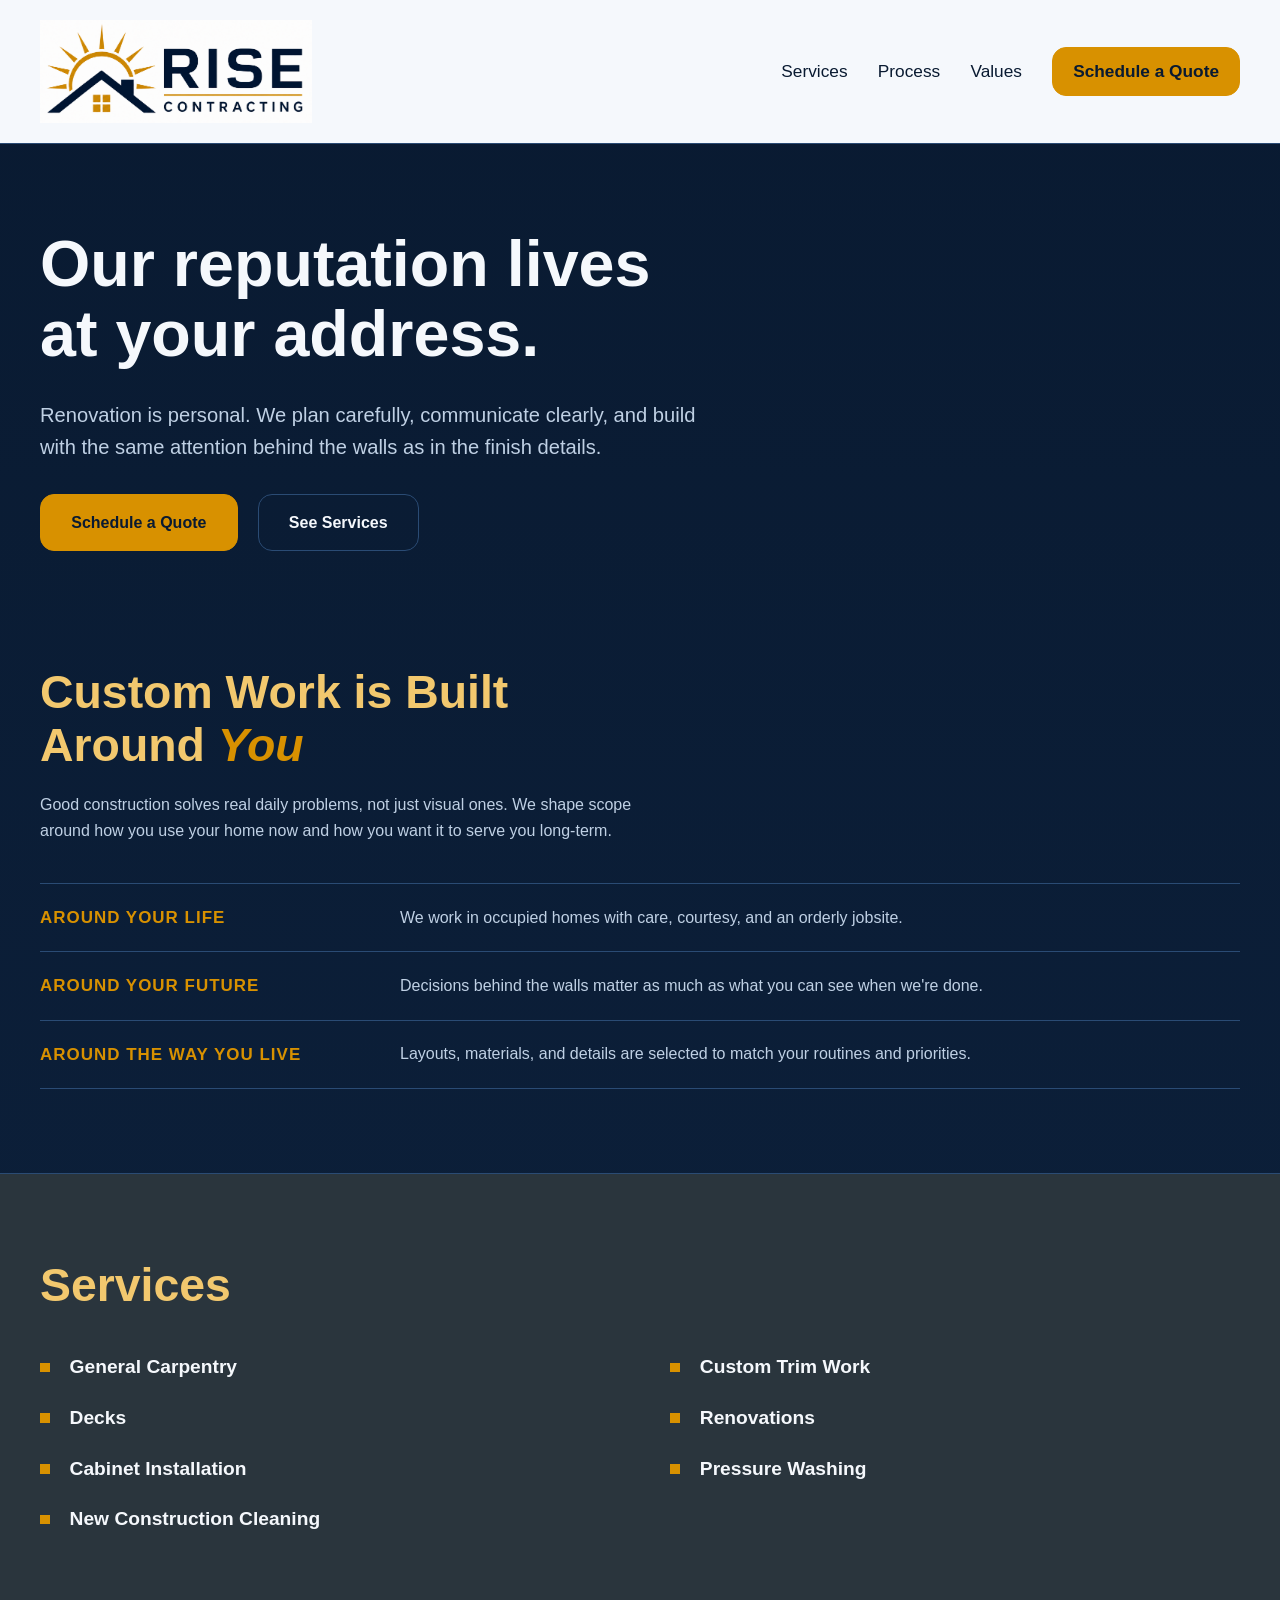
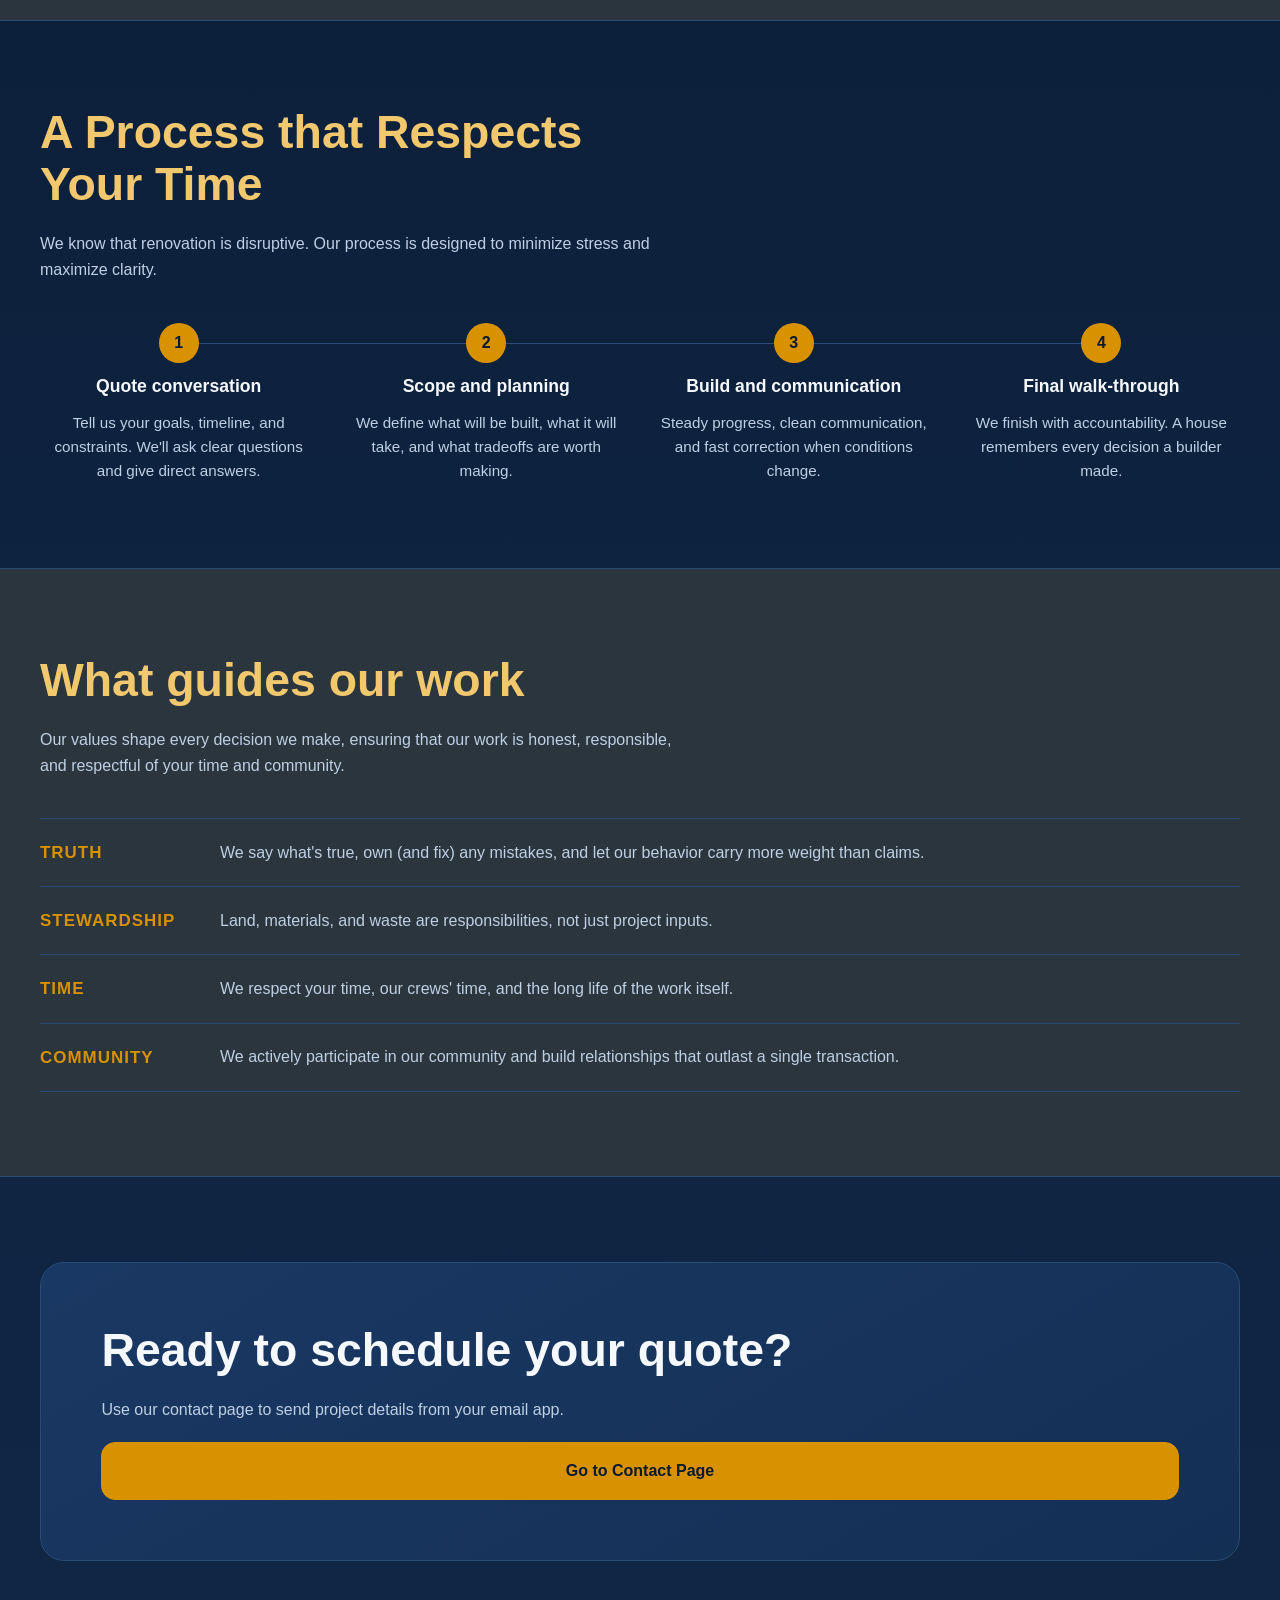
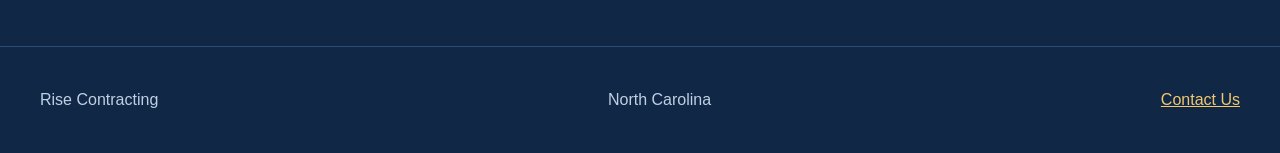
==== commit 070a5bed: "edition 1" ====
--- a/index.html
+++ b/index.html
@@ -36,7 +36,7 @@
       </div>
     </section>
 
-    <section id="services" class="section">
+    <section id="custom-work" class="section">
       <div class="l-container section-grid">
         <div class="section-heading">
           <h2 class="tagline-gold">Custom Work is Built Around <em>You</em></h2>
@@ -50,7 +50,7 @@
           </li>
           <li>
             <span class="row-index">Around Your Future</span>
-            <p>Decisions behind the walls matter as much as what you can see on day one.</p>
+            <p>Decisions behind the walls matter as much as what you can see when we're done.</p>
           </li>
           <li>
             <span class="row-index">Around the Way You Live</span>
@@ -60,7 +60,24 @@
       </div>
     </section>
 
-    <section id="process" class="section section--alt">
+    <section id="services" class="section section--alt">
+      <div class="l-container section-grid">
+        <div class="section-heading">
+          <h2 class="tagline-gold">Services</h2>
+        </div>
+        <ul class="service-list">
+          <li>General Carpentry</li>
+          <li>Custom Trim Work</li>
+          <li>Decks</li>
+          <li>Renovations</li>
+          <li>Cabinet Installation</li>
+          <li>Pressure Washing</li>
+          <li>New Construction Cleaning</li>
+        </ul>
+      </div>
+    </section>
+
+    <section id="process" class="section">
       <div class="l-container process-grid">
         <div class="section-heading">
           <h2 class="tagline-gold">A Process that Respects Your Time</h2>
@@ -91,7 +108,7 @@
       </div>
     </section>
 
-    <section id="values" class="section">
+    <section id="values" class="section section--alt">
       <div class="l-container values-grid">
         <div class="section-heading">
 
--- a/styles.css
+++ b/styles.css
@@ -89,7 +89,8 @@
 }
 
 .hero {
-  padding-block: var(--space-2xl);
+  padding-block-start: var(--space-2xl);
+  padding-block-end: var(--space-m);
 }
 
 .hero-grid {
@@ -316,6 +317,33 @@
   white-space: nowrap;
 }
 
+/* Streamlined list of concrete services: a clean, label-only grid with a
+   small gold marker, distinct from the descriptive row-lists above. */
+.service-list {
+  display: grid;
+  grid-template-columns: repeat(2, minmax(0, 1fr));
+  gap: var(--space-s) var(--space-xl);
+  margin: 0;
+  padding: 0;
+  list-style: none;
+}
+
+.service-list li {
+  display: flex;
+  align-items: center;
+  gap: var(--space-s);
+  font-size: clamp(1.05rem, 1rem + 0.25vw, 1.3rem);
+  font-weight: 600;
+}
+
+.service-list li::before {
+  content: "";
+  flex-shrink: 0;
+  inline-size: 0.6rem;
+  block-size: 0.6rem;
+  background: var(--accent);
+}
+
 /* Horizontal stepper for the renovation process: nodes connected by a
    single line read left-to-right as a timeline instead of stacked cards. */
 .stepper {
@@ -475,6 +503,10 @@
     white-space: normal;
   }
 
+  .service-list {
+    grid-template-columns: 1fr;
+  }
+
   .stepper {
     grid-template-columns: 1fr;
     gap: var(--space-l);
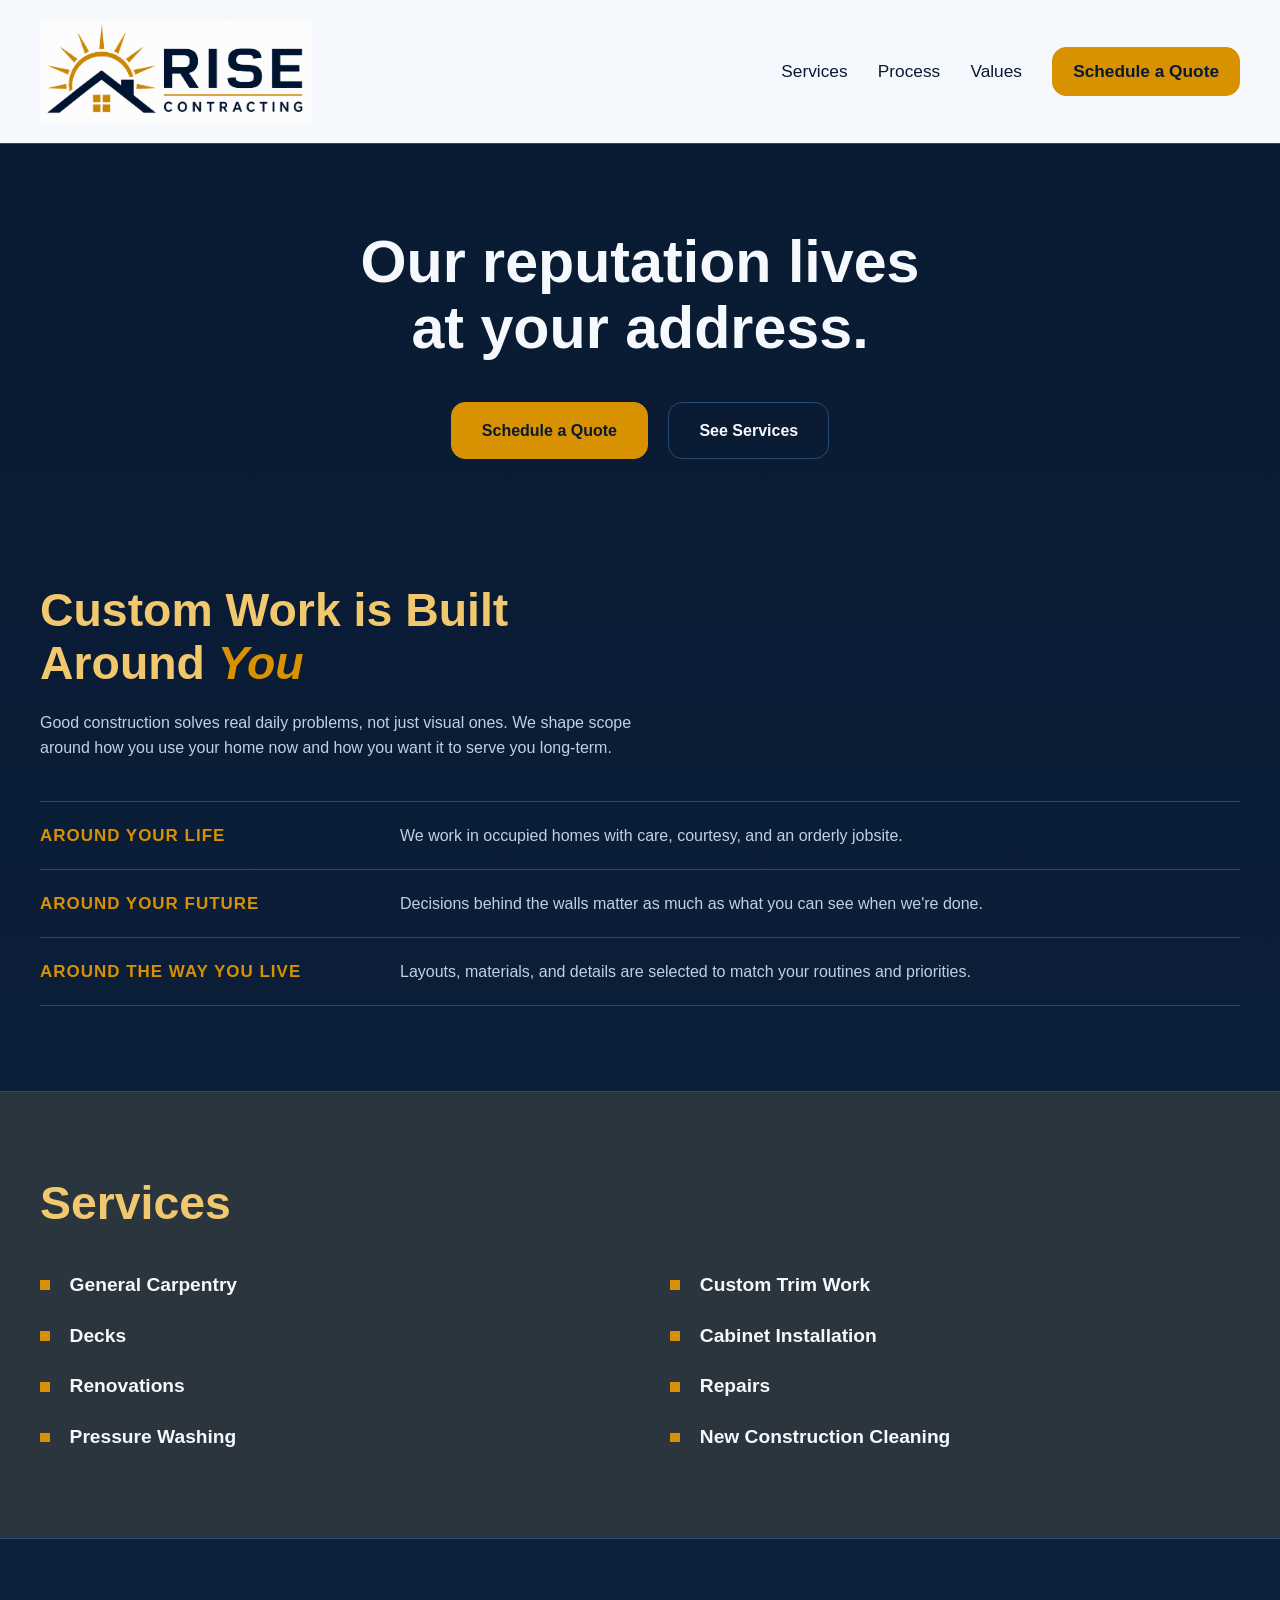
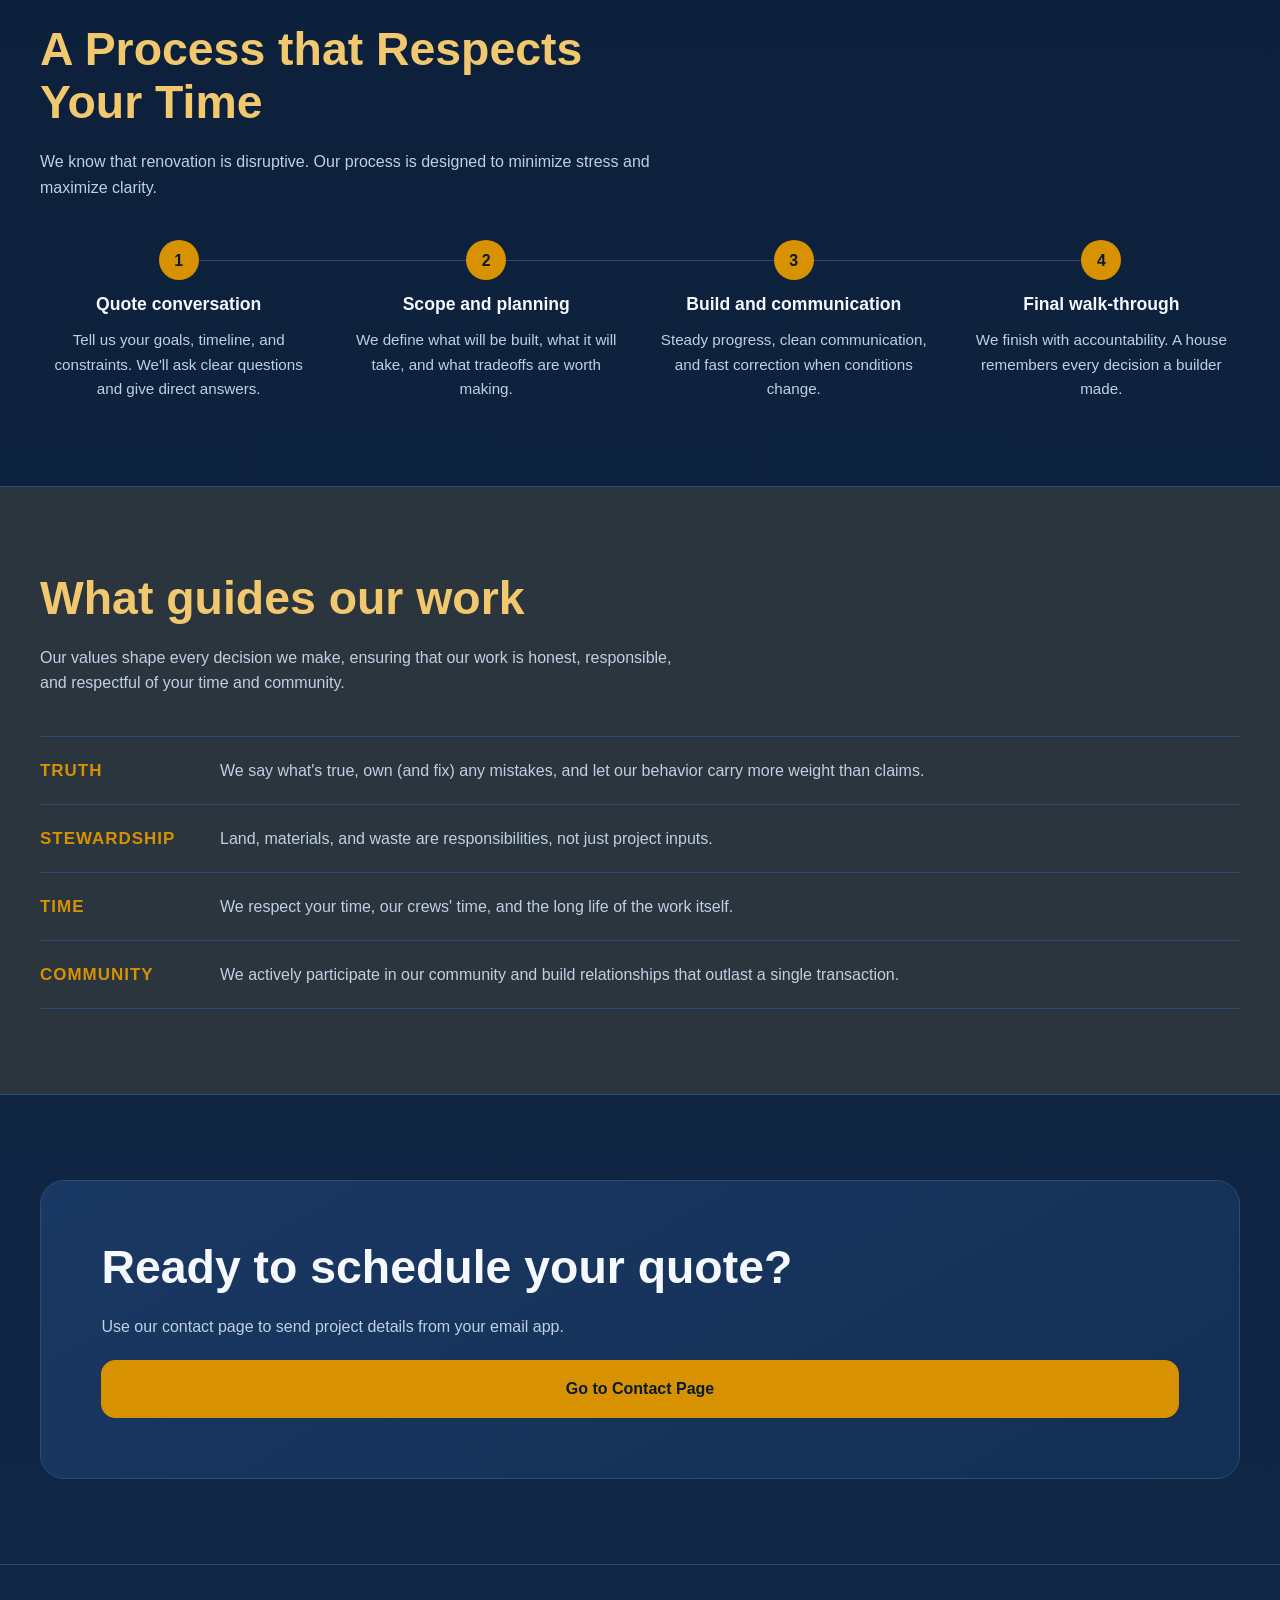
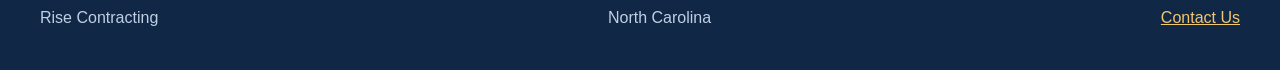
==== commit 63f45dc1: "edition 1" ====
--- a/index.html
+++ b/index.html
@@ -27,7 +27,6 @@
       <div class="l-container hero-grid">
         <div class="hero-copy">
           <h1>Our reputation lives at your address.</h1>
-          <p class="lead">Renovation is personal. We plan carefully, communicate clearly, and build with the same attention behind the walls as in the finish details.</p>
           <div class="hero-actions">
             <a href="contact.html" class="btn">Schedule a Quote</a>
             <a href="#services" class="btn btn--ghost">See Services</a>
@@ -69,8 +68,9 @@
           <li>General Carpentry</li>
           <li>Custom Trim Work</li>
           <li>Decks</li>
+          <li>Cabinet Installation</li>
           <li>Renovations</li>
-          <li>Cabinet Installation</li>
+          <li>Repairs</li>
           <li>Pressure Washing</li>
           <li>New Construction Cleaning</li>
         </ul>
--- a/styles.css
+++ b/styles.css
@@ -90,19 +90,20 @@
 
 .hero {
   padding-block-start: var(--space-2xl);
-  padding-block-end: var(--space-m);
+  padding-block-end: var(--space-l);
 }
 
 .hero-grid {
   display: grid;
-  grid-template-columns: 1.4fr 1fr;
-  gap: var(--space-xl);
-  align-items: start;
+  justify-items: center;
+  text-align: center;
 }
 
 .hero-copy {
   display: grid;
-  gap: var(--space-m);
+  justify-items: center;
+  gap: var(--space-l);
+  max-inline-size: 50rem;
 }
 
 .eyebrow {
@@ -120,21 +121,16 @@
 }
 
 h1 {
-  font-size: clamp(2rem, 3.8vw + 1rem, 4.2rem);
-  line-height: 1.08;
-  max-inline-size: 18ch;
-}
-
-.lead {
-  font-size: clamp(1rem, 0.9rem + 0.45vw, 1.3rem);
-  color: var(--text-muted);
-  max-inline-size: 60ch;
+  font-size: clamp(2.25rem, 3vw + 1.3rem, 3.8rem);
+  line-height: 1.12;
+  text-wrap: balance;
 }
 
 .hero-actions {
   display: flex;
-  flex-wrap: wrap;
-  gap: var(--space-s);
+  flex-wrap: nowrap;
+  gap: var(--space-s);
+  white-space: nowrap;
 }
 
 .btn {
@@ -149,6 +145,7 @@
   color: var(--bg-primary);
   text-decoration: none;
   font-weight: 700;
+  white-space: nowrap;
   transition: transform var(--duration-fast) var(--ease-standard), opacity var(--duration-fast) var(--ease-standard), filter var(--duration-fast) var(--ease-standard);
 }
 
@@ -168,45 +165,6 @@
   padding-block: var(--space-2xs);
   padding-inline: var(--space-s);
   color: var(--bg-primary);
-}
-
-.hero-panel {
-  display: grid;
-  gap: var(--space-s);
-  padding: var(--space-l);
-  background: linear-gradient(160deg, var(--surface), var(--surface-soft));
-  border: 1px solid var(--surface-border);
-  border-radius: var(--radius-l);
-}
-
-.hero-panel h2 {
-  font-size: clamp(1.2rem, 1.1rem + 0.55vw, 1.7rem);
-}
-
-.hero-panel p {
-  color: var(--text-muted);
-}
-
-.contact-list {
-  list-style: none;
-  padding: 0;
-  margin: 0;
-  display: grid;
-  gap: var(--space-m);
-}
-
-.contact-list li {
-  display: grid;
-  gap: var(--space-2xs);
-}
-
-.contact-name {
-  font-weight: 700;
-}
-
-.contact-list a {
-  color: var(--accent-soft);
-  text-decoration-color: color-mix(in srgb, var(--accent-soft) 70%, transparent 30%);
 }
 
 .section {
@@ -536,4 +494,9 @@
     flex-wrap: wrap;
     gap: var(--space-s);
   }
-}
+
+  .hero-actions {
+    flex-wrap: wrap;
+    justify-content: center;
+  }
+}
